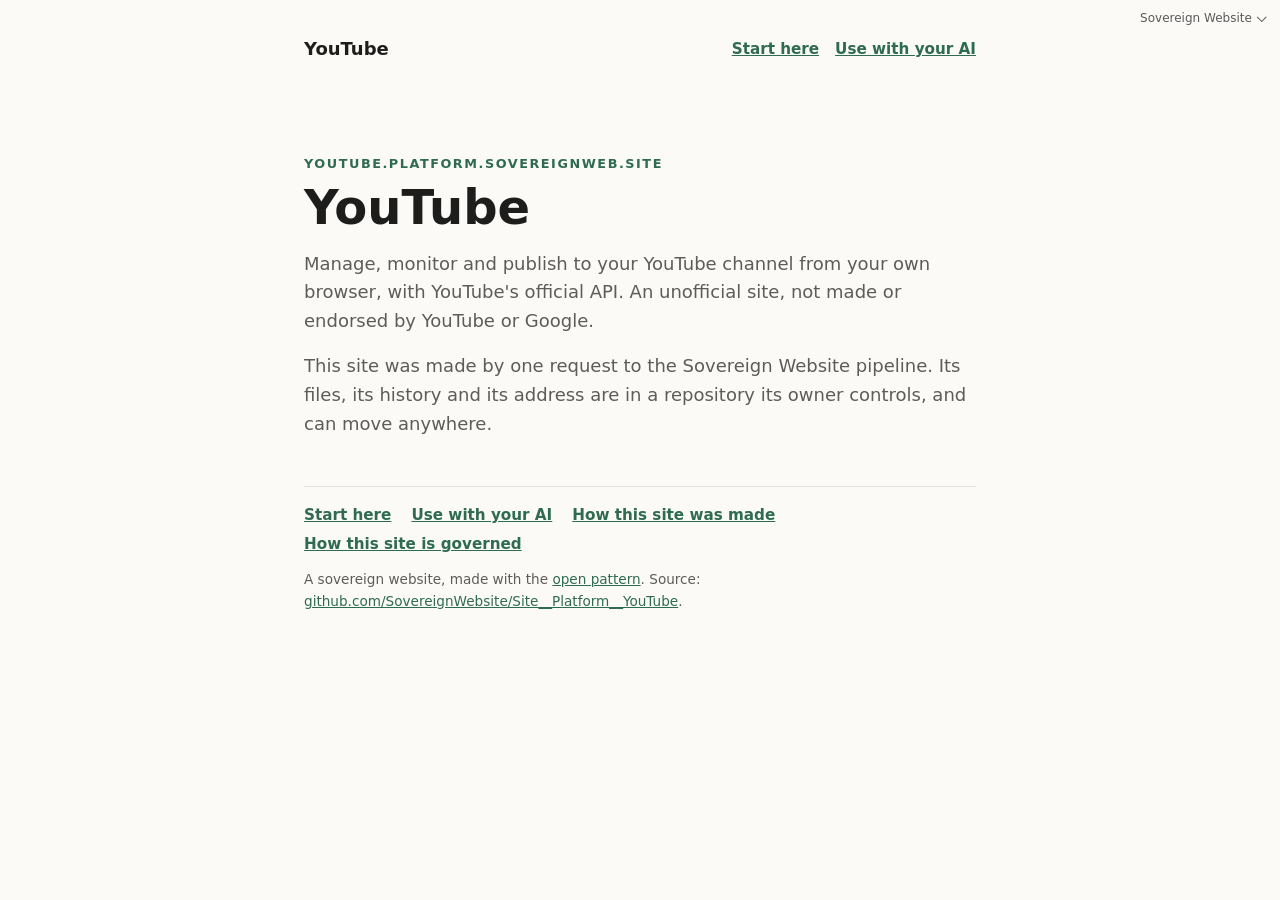
==== site/index.html @ 8860cc13 "Seed 21 files from SovereignWebsite__IaC (org-apply)" ====
<!doctype html>
<html lang="en-GB">
<head>
<meta charset="utf-8">
<meta name="viewport" content="width=device-width, initial-scale=1">
<title>YouTube</title>
<meta name="description" content="Manage, monitor and publish to your YouTube channel from your own browser, with YouTube's official API. An unofficial site, not made or endorsed by YouTube or Google.">
<meta property="og:type" content="website">
<meta property="og:site_name" content="YouTube">
<meta property="og:locale" content="en_GB">
<meta property="og:url" content="https://youtube.platform.sovereignweb.site/">
<meta property="og:title" content="YouTube">
<meta property="og:description" content="Manage, monitor and publish to your YouTube channel from your own browser, with YouTube's official API. An unofficial site, not made or endorsed by YouTube or Google.">
<meta property="og:image" content="https://youtube.platform.sovereignweb.site/assets/share/card-1200x630.jpg">
<meta property="og:image:type" content="image/jpeg">
<meta property="og:image:width" content="1200">
<meta property="og:image:height" content="630">
<meta property="og:image:alt" content="YouTube">
<meta name="twitter:card" content="summary_large_image">
<meta name="twitter:title" content="YouTube">
<meta name="twitter:description" content="Manage, monitor and publish to your YouTube channel from your own browser, with YouTube's official API. An unofficial site, not made or endorsed by YouTube or Google.">
<meta name="twitter:image" content="https://youtube.platform.sovereignweb.site/assets/share/card-1200x630.jpg">
<link rel="canonical" href="https://youtube.platform.sovereignweb.site/">
<style>
:root{--bg:#fbfaf7;--fg:#1d1d1b;--muted:#5d5c57;--accent:#2f6b4f;--line:#e4e1d8}
@media (prefers-color-scheme:dark){:root{--bg:#141513;--fg:#ecebe6;--muted:#a8a69e;--accent:#7fc3a0;--line:#2c2d29}}
*{box-sizing:border-box}body{margin:0;background:var(--bg);color:var(--fg);font:18px/1.6 system-ui,-apple-system,Segoe UI,sans-serif}
main{max-width:44rem;margin:0 auto;padding:10vh 1rem 4rem}
.skip{position:absolute;left:-999px}.skip:focus{left:1rem;top:1rem}
.mark{font-size:.8rem;letter-spacing:.12em;text-transform:uppercase;color:var(--accent);font-weight:600}
h1{font-size:clamp(2rem,6vw,3rem);line-height:1.1;margin:.4rem 0 1rem}
p{color:var(--muted);margin:0 0 1rem}a{color:var(--accent)}
footer{margin-top:3rem;padding-top:1rem;border-top:1px solid var(--line);font-size:.85rem;color:var(--muted)}
/* The Sovereign Website credit on a customer's site: one small, muted control at the far top right that opens a
   pop-up menu of the family links. Not a strip and not a menu bar: the site is about its owner (Dinis, 20 November
   2026: "It needs to fundamentally be about the site and who is it about ... top right pop-up menu").
   CSS only (details/summary), so no script and no CSP issue. It sits in the page's corner, above the owner's header;
   a site whose own header uses that corner moves it with --family-top / --family-right.
   To remove it, the owner sets one attribute: <html data-family-credit="off">. */
.family-credit{--fam-fg:var(--family-fg,#5a5a5a);--fam-strong:var(--family-fg-strong,#111);--fam-bg:var(--family-bg,#fff);
  position:absolute;top:var(--family-top,.4rem);right:var(--family-right,.75rem);z-index:50;font-size:.75rem;line-height:1.4}
@media (prefers-color-scheme:dark){.family-credit{--fam-fg:var(--family-fg,#b5b5b5);--fam-strong:var(--family-fg-strong,#fff);--fam-bg:var(--family-bg,#1c1c1c)}}
.family-credit summary{display:inline-flex;align-items:center;gap:.3rem;cursor:pointer;color:var(--fam-fg);list-style:none;min-height:24px;padding:.15rem .3rem;border-radius:4px}
.family-credit summary::-webkit-details-marker{display:none}
.family-credit summary::after{content:"";width:.35rem;height:.35rem;border:solid currentColor;border-width:0 1px 1px 0;transform:rotate(45deg) translateY(-2px)}
.family-credit summary:hover,.family-credit summary:focus-visible,.family-credit[open] summary{color:var(--fam-strong)}
.family-credit ul{position:absolute;right:0;top:100%;margin:.25rem 0 0;padding:.35rem 0;list-style:none;min-width:11rem;
  background:var(--fam-bg);border:1px solid rgba(127,127,127,.3);border-radius:6px;box-shadow:0 4px 16px rgba(0,0,0,.12)}
.family-credit a{display:block;padding:.3rem .8rem;min-height:24px;color:var(--fam-fg);text-decoration:none}
.family-credit a:hover,.family-credit a:focus-visible{color:var(--fam-strong);background:rgba(127,127,127,.1)}
.family-credit .family-gap{border-bottom:1px solid rgba(127,127,127,.25);padding-bottom:.3rem;margin-bottom:.3rem}
[data-family-credit="off"] .family-credit{display:none}
@media print{.family-credit{display:none}}
.top{display:flex;flex-wrap:wrap;align-items:center;gap:.5rem 1.5rem;max-width:44rem;margin:0 auto;padding:2.2rem 1rem 0}
.top .name{font-weight:600;color:var(--fg);text-decoration:none}
.own{display:flex;gap:1rem;margin-left:auto;font-size:.95rem}
.own a,.site-links a{color:var(--accent);font-weight:600}
.site-links{display:flex;flex-wrap:wrap;gap:.25rem 1.25rem;margin-bottom:.8rem;font-size:.95rem}
@media (max-width:40rem){.own{margin:0;width:100%}}
h2{font-size:1.25rem;margin:2rem 0 .5rem}ol,ul.plain{color:var(--muted);padding-left:1.2rem}li{margin:.35rem 0}
pre{background:rgba(127,127,127,.1);padding:.8rem 1rem;border-radius:6px;white-space:pre-wrap;font-size:.9rem;color:var(--fg)}
code{font-size:.9em}main a,main code{overflow-wrap:anywhere}
</style>
</head>
<body>
<a class="skip" href="#main">Skip to content</a>
<details class="family-credit">
  <summary>Sovereign Website</summary>
  <ul>
    <li><a href="/start/">Start here</a></li>
    <li><a href="/agents/">Use with your AI</a></li>
    <li class="family-gap"><a href="/admin/">How this site was made</a></li>
    <li><a href="https://sovereignwebsite.ai/">Sovereign Website</a></li>
    <li><a href="https://sovereignwebsite.org/">Principles</a></li>
    <li><a href="https://sovereignwebsite.site/">Hosted</a></li>
    <li><a href="https://hub.sovereignweb.site/">Hub</a></li>
    <li><a href="https://agents.sovereignweb.site/">Agents</a></li>
    <li><a href="https://vault.sovereignwebsite.site/">Vault</a></li>
    <li><a href="https://agenticcells.ai/">AgentiCCells</a></li>
    <li><a href="https://riskmandate.ai/">RiskMandate</a></li>
    <li><a href="https://newsroom.sgit.ai/">Newsroom</a></li>
  </ul>
</details>
<header class="top">
  <a class="name" href="/">YouTube</a>
  <nav class="own" aria-label="This site">
    <a href="/start/">Start here</a>
    <a href="/agents/">Use with your AI</a>
  </nav>
</header>
<main id="main">
<div class="mark">youtube.platform.sovereignweb.site</div>
<h1>YouTube</h1>
<p>Manage, monitor and publish to your YouTube channel from your own browser, with YouTube's official API. An unofficial site, not made or endorsed by YouTube or Google.</p>
<p>This site was made by one request to the Sovereign Website pipeline. Its files, its history and its address are in a repository its owner controls, and can move anywhere.</p>
<footer>
<nav class="site-links" aria-label="About this site">
  <a href="/start/">Start here</a>
  <a href="/agents/">Use with your AI</a>
  <a href="/admin/">How this site was made</a>
  <a href="/policy/">How this site is governed</a>
</nav>
A sovereign website, made with the <a href="https://sovereignwebsite.org/">open pattern</a>. Source: <a href="https://github.com/SovereignWebsite/Site__Platform__YouTube">github.com/SovereignWebsite/Site__Platform__YouTube</a>.</footer>
</main>
</body>
</html>
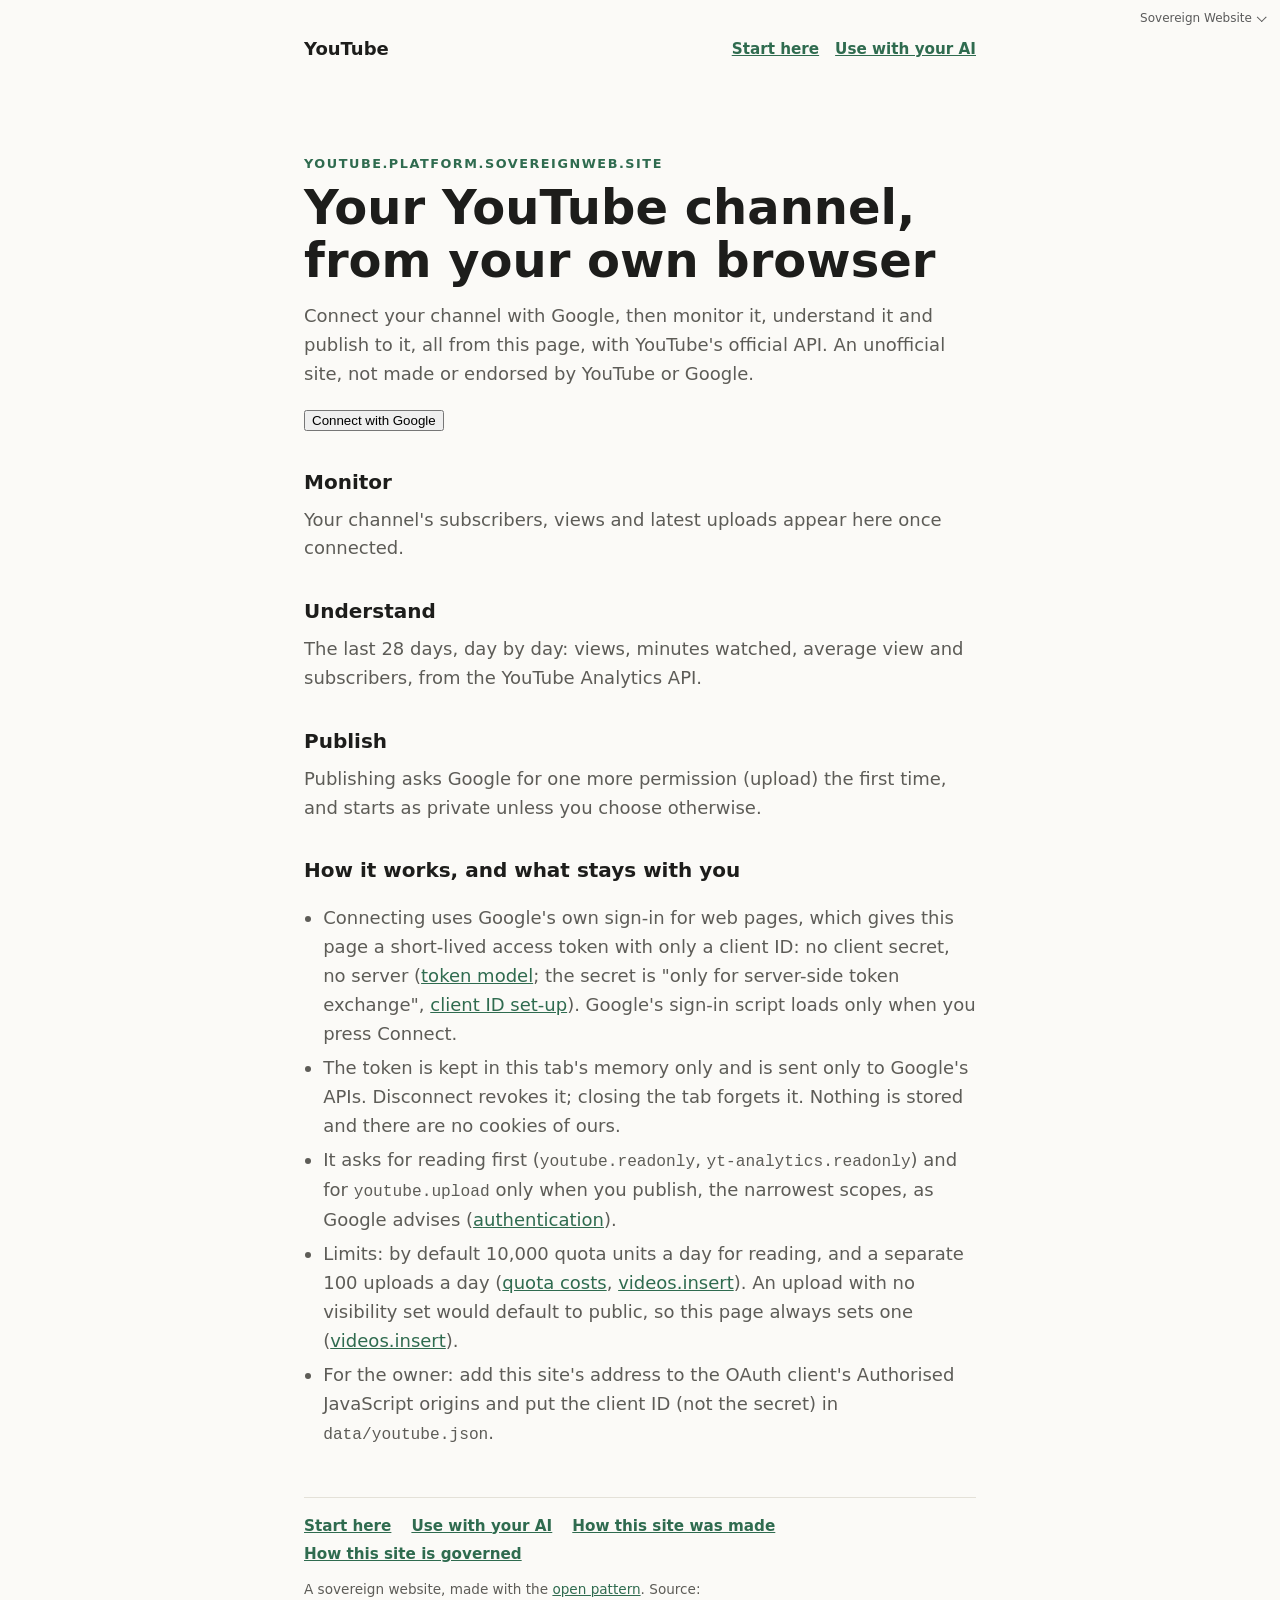
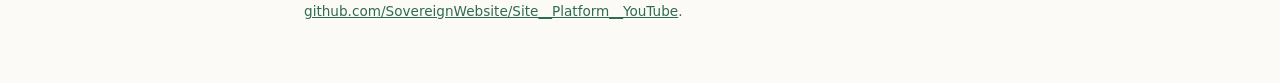
==== commit 38a806e9: "Home page: connect, monitor, understand and publish to YouTube Google's token model in the browser (" ====
--- a/site/index.html
+++ b/site/index.html
@@ -20,6 +20,7 @@
 <meta name="twitter:title" content="YouTube">
 <meta name="twitter:description" content="Manage, monitor and publish to your YouTube channel from your own browser, with YouTube's official API. An unofficial site, not made or endorsed by YouTube or Google.">
 <meta name="twitter:image" content="https://youtube.platform.sovereignweb.site/assets/share/card-1200x630.jpg">
+<link rel="stylesheet" href="/assets/yt.css">
 <link rel="canonical" href="https://youtube.platform.sovereignweb.site/">
 <style>
 :root{--bg:#fbfaf7;--fg:#1d1d1b;--muted:#5d5c57;--accent:#2f6b4f;--line:#e4e1d8}
@@ -90,9 +91,47 @@
 </header>
 <main id="main">
 <div class="mark">youtube.platform.sovereignweb.site</div>
-<h1>YouTube</h1>
-<p>Manage, monitor and publish to your YouTube channel from your own browser, with YouTube's official API. An unofficial site, not made or endorsed by YouTube or Google.</p>
-<p>This site was made by one request to the Sovereign Website pipeline. Its files, its history and its address are in a repository its owner controls, and can move anywhere.</p>
+<h1>Your YouTube channel, from your own browser</h1>
+<p>Connect your channel with Google, then monitor it, understand it and publish to it, all from this page, with YouTube's official API. An unofficial site, not made or endorsed by YouTube or Google.</p>
+
+<div class="actions">
+  <button id="connect" type="button">Connect with Google</button>
+  <button id="forget" type="button" hidden>Disconnect</button>
+</div>
+<p id="status" class="status" role="status" aria-live="polite"></p>
+
+<h2>Monitor</h2>
+<div id="monitor"><p class="note">Your channel's subscribers, views and latest uploads appear here once connected.</p></div>
+
+<h2>Understand</h2>
+<div id="understand"><p class="note">The last 28 days, day by day: views, minutes watched, average view and subscribers, from the YouTube Analytics API.</p></div>
+
+<h2>Publish</h2>
+<div id="publishbox" hidden>
+<form id="publish" class="pub">
+  <label for="file">Video file</label>
+  <input id="file" type="file" accept="video/*" required>
+  <label for="title">Title</label>
+  <input id="title" type="text" maxlength="100" required>
+  <label for="desc">Description</label>
+  <textarea id="desc" rows="4" maxlength="5000"></textarea>
+  <label for="privacy">Visibility</label>
+  <select id="privacy"><option value="private" selected>Private</option><option value="unlisted">Unlisted</option><option value="public">Public</option></select>
+  <label class="check"><input id="confirm" type="checkbox"> <span>I want to upload this video to my channel now.</span></label>
+  <button type="submit">Publish</button>
+</form>
+<p id="pubstatus" class="status" role="status" aria-live="polite"></p>
+</div>
+<p class="note">Publishing asks Google for one more permission (upload) the first time, and starts as private unless you choose otherwise.</p>
+
+<h2>How it works, and what stays with you</h2>
+<ul class="plain">
+<li>Connecting uses Google's own sign-in for web pages, which gives this page a short-lived access token with only a client ID: no client secret, no server (<a href="https://developers.google.com/identity/oauth2/web/guides/use-token-model">token model</a>; the secret is "only for server-side token exchange", <a href="https://developers.google.com/identity/oauth2/web/guides/get-google-api-clientid">client ID set-up</a>). Google's sign-in script loads only when you press Connect.</li>
+<li>The token is kept in this tab's memory only and is sent only to Google's APIs. Disconnect revokes it; closing the tab forgets it. Nothing is stored and there are no cookies of ours.</li>
+<li>It asks for reading first (<code>youtube.readonly</code>, <code>yt-analytics.readonly</code>) and for <code>youtube.upload</code> only when you publish, the narrowest scopes, as Google advises (<a href="https://developers.google.com/youtube/v3/guides/authentication">authentication</a>).</li>
+<li>Limits: by default 10,000 quota units a day for reading, and a separate 100 uploads a day (<a href="https://developers.google.com/youtube/v3/determine_quota_cost">quota costs</a>, <a href="https://developers.google.com/youtube/v3/docs/videos/insert">videos.insert</a>). An upload with no visibility set would default to public, so this page always sets one (<a href="https://developers.google.com/youtube/v3/docs/videos/insert">videos.insert</a>).</li>
+<li>For the owner: add this site's address to the OAuth client's Authorised JavaScript origins and put the client ID (not the secret) in <code>data/youtube.json</code>.</li>
+</ul>
 <footer>
 <nav class="site-links" aria-label="About this site">
   <a href="/start/">Start here</a>
@@ -102,5 +141,6 @@
 </nav>
 A sovereign website, made with the <a href="https://sovereignwebsite.org/">open pattern</a>. Source: <a href="https://github.com/SovereignWebsite/Site__Platform__YouTube">github.com/SovereignWebsite/Site__Platform__YouTube</a>.</footer>
 </main>
+<script src="/assets/yt.js" defer></script>
 </body>
 </html>
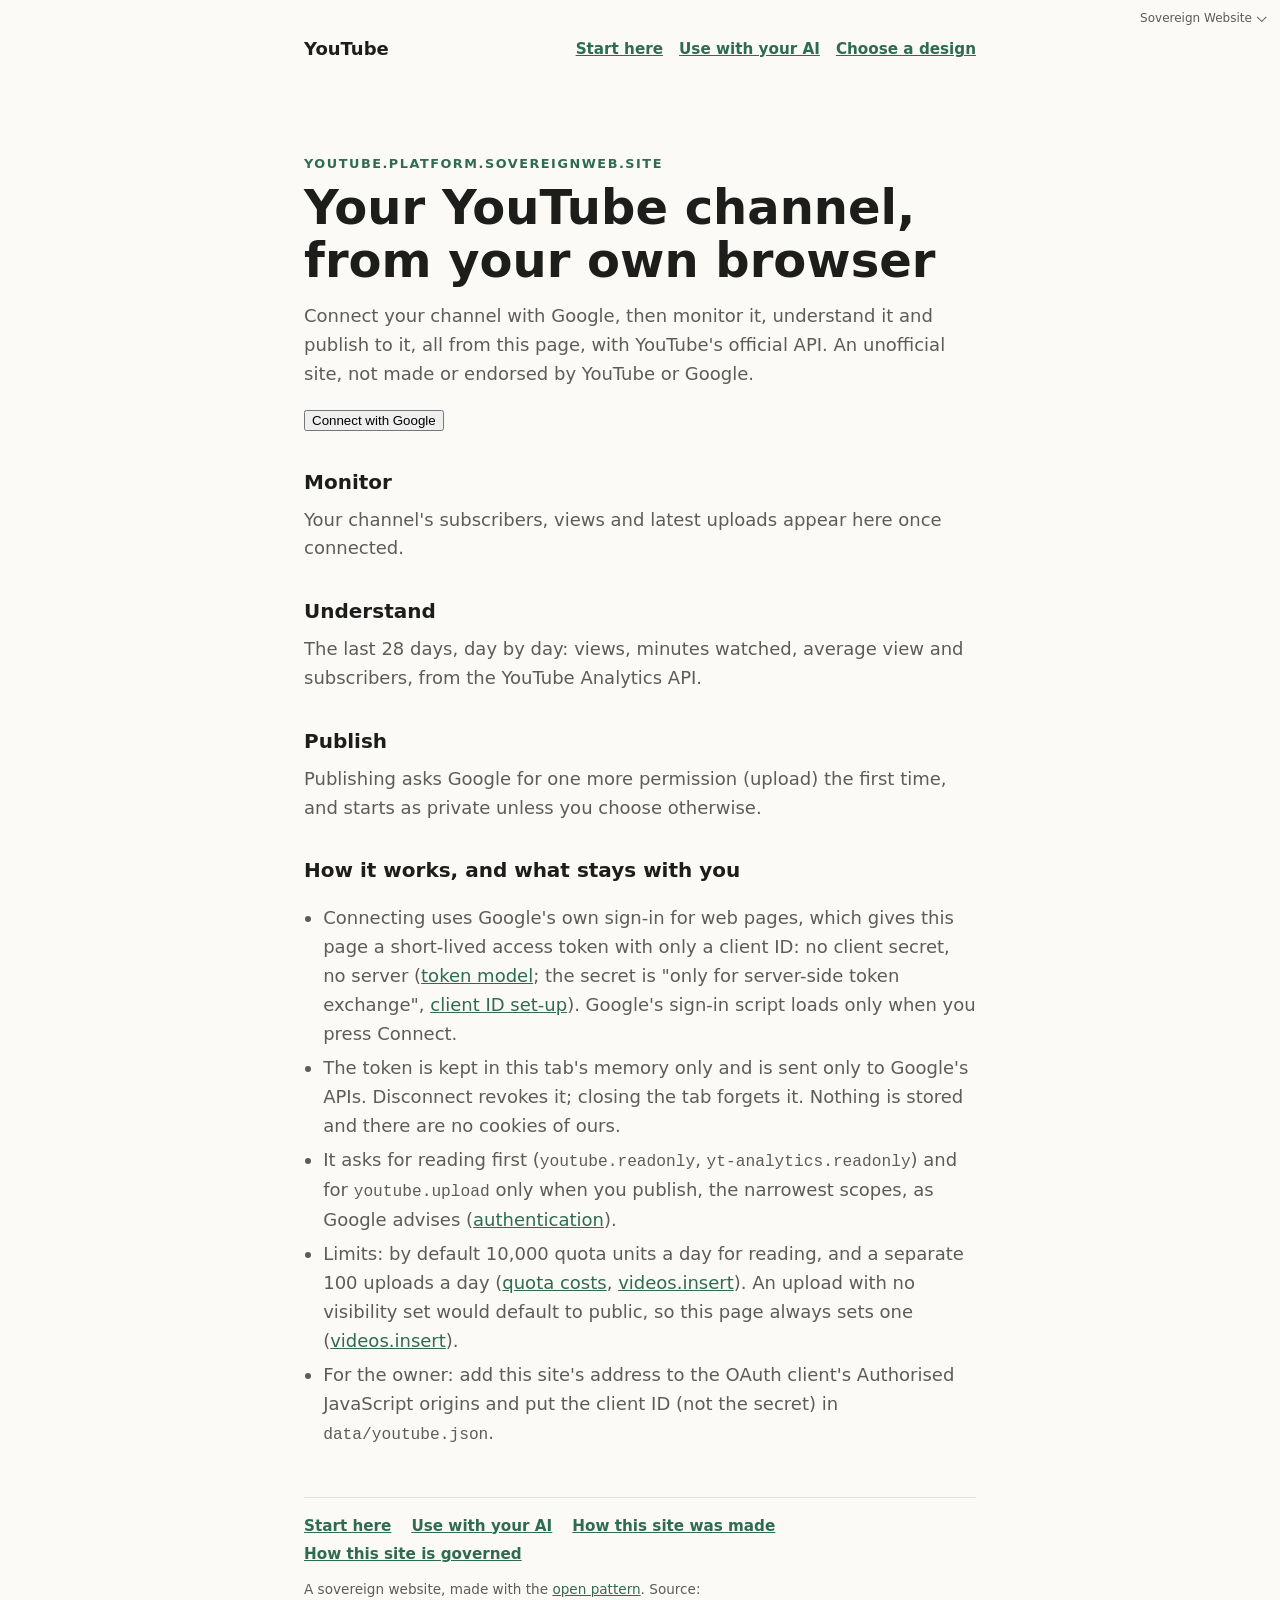
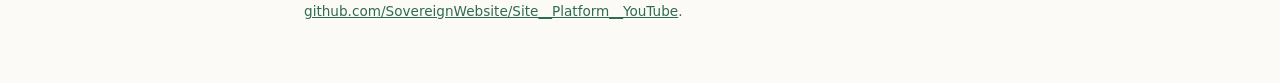
==== commit 1cc64262: "Home page: design.c's round 1 changes 1 to 5 Control borders at 3:1; design.c's CSP for Google's tok" ====
--- a/site/index.html
+++ b/site/index.html
@@ -2,6 +2,7 @@
 <html lang="en-GB">
 <head>
 <meta charset="utf-8">
+<meta http-equiv="Content-Security-Policy" content="default-src 'self'; script-src 'self' https://accounts.google.com/gsi/client; frame-src https://accounts.google.com/gsi/; style-src 'self' 'unsafe-inline' https://accounts.google.com/gsi/style; connect-src 'self' https://accounts.google.com/gsi/ https://oauth2.googleapis.com https://www.googleapis.com https://youtubeanalytics.googleapis.com; img-src 'self'; base-uri 'none'; form-action 'self'">
 <meta name="viewport" content="width=device-width, initial-scale=1">
 <title>YouTube</title>
 <meta name="description" content="Manage, monitor and publish to your YouTube channel from your own browser, with YouTube's official API. An unofficial site, not made or endorsed by YouTube or Google.">
@@ -87,12 +88,13 @@
   <nav class="own" aria-label="This site">
     <a href="/start/">Start here</a>
     <a href="/agents/">Use with your AI</a>
+    <a href="/designs/">Choose a design</a>
   </nav>
 </header>
 <main id="main">
 <div class="mark">youtube.platform.sovereignweb.site</div>
 <h1>Your YouTube channel, from your own browser</h1>
-<p>Connect your channel with Google, then monitor it, understand it and publish to it, all from this page, with YouTube's official API. An unofficial site, not made or endorsed by YouTube or Google.</p>
+<p class="lead">Connect your channel with Google, then monitor it, understand it and publish to it, all from this page, with YouTube's official API. An unofficial site, not made or endorsed by YouTube or Google.</p>
 
 <div class="actions">
   <button id="connect" type="button">Connect with Google</button>
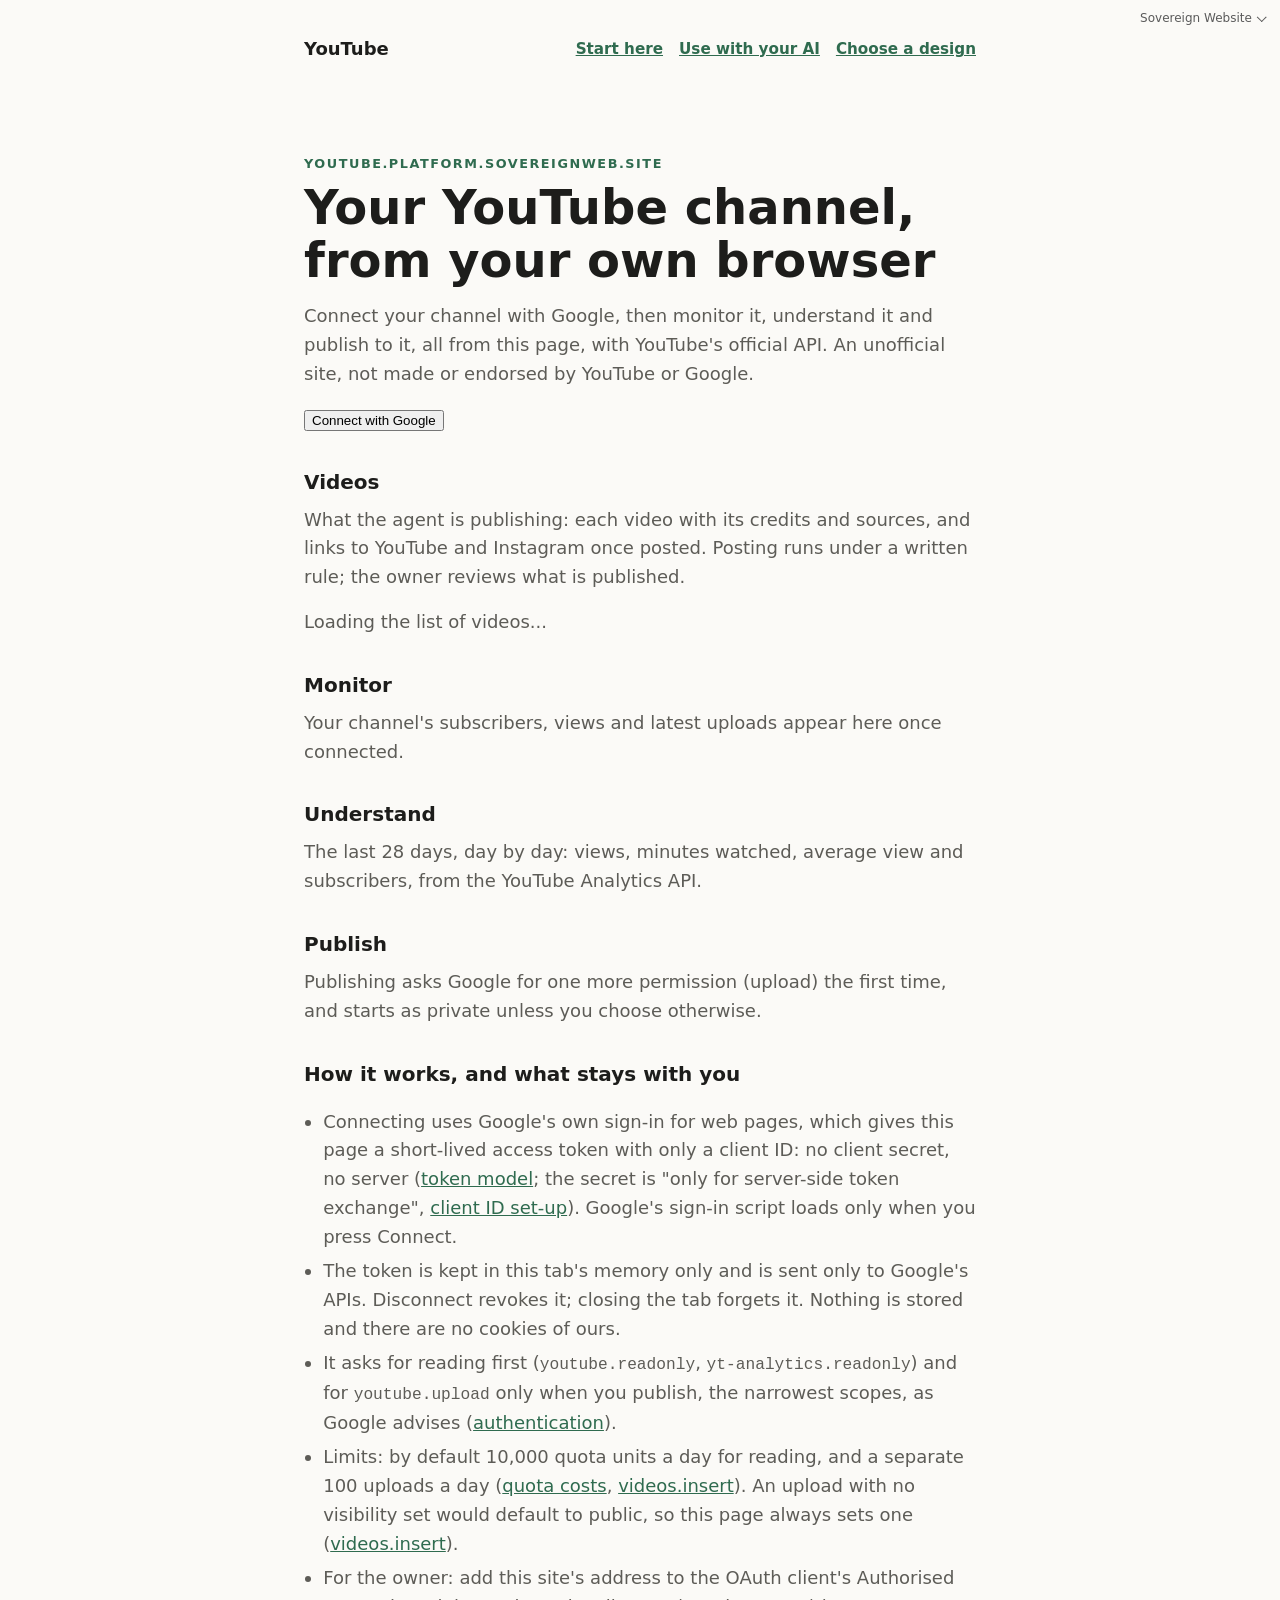
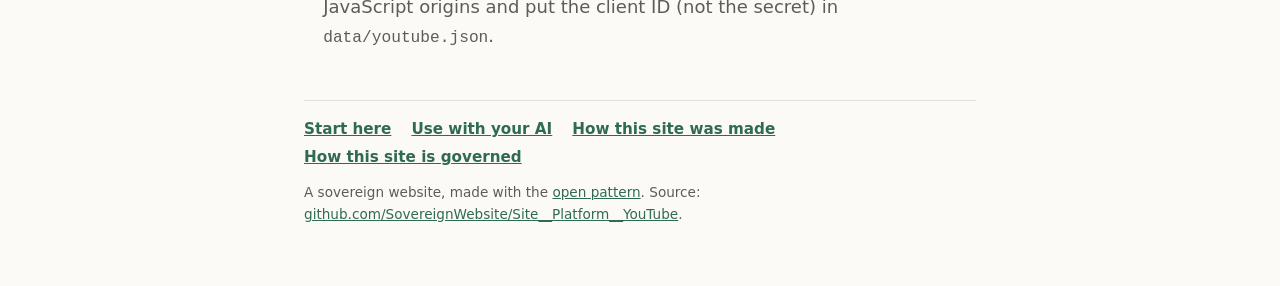
==== commit ee93c8c4: "Videos: the agent's Reels and Shorts, from the Instagram site's feed A Videos section reads instagra" ====
--- a/site/index.html
+++ b/site/index.html
@@ -2,7 +2,7 @@
 <html lang="en-GB">
 <head>
 <meta charset="utf-8">
-<meta http-equiv="Content-Security-Policy" content="default-src 'self'; script-src 'self' https://accounts.google.com/gsi/client; frame-src https://accounts.google.com/gsi/; style-src 'self' 'unsafe-inline' https://accounts.google.com/gsi/style; connect-src 'self' https://accounts.google.com/gsi/ https://oauth2.googleapis.com https://www.googleapis.com https://youtubeanalytics.googleapis.com; img-src 'self'; base-uri 'none'; form-action 'self'">
+<meta http-equiv="Content-Security-Policy" content="default-src 'self'; script-src 'self' https://accounts.google.com/gsi/client; frame-src https://accounts.google.com/gsi/; style-src 'self' 'unsafe-inline' https://accounts.google.com/gsi/style; connect-src 'self' https://instagram.platform.sovereignweb.site https://accounts.google.com/gsi/ https://oauth2.googleapis.com https://www.googleapis.com https://youtubeanalytics.googleapis.com; img-src 'self' https://instagram.platform.sovereignweb.site; base-uri 'none'; form-action 'self'">
 <meta name="viewport" content="width=device-width, initial-scale=1">
 <title>YouTube</title>
 <meta name="description" content="Manage, monitor and publish to your YouTube channel from your own browser, with YouTube's official API. An unofficial site, not made or endorsed by YouTube or Google.">
@@ -102,6 +102,10 @@
 </div>
 <p id="status" class="status" role="status" aria-live="polite"></p>
 
+<h2>Videos</h2>
+<p class="lead">What the agent is publishing: each video with its credits and sources, and links to YouTube and Instagram once posted. Posting runs under a written rule; the owner reviews what is published.</p>
+<div id="videos"><p class="note">Loading the list of videos...</p></div>
+
 <h2>Monitor</h2>
 <div id="monitor"><p class="note">Your channel's subscribers, views and latest uploads appear here once connected.</p></div>
 
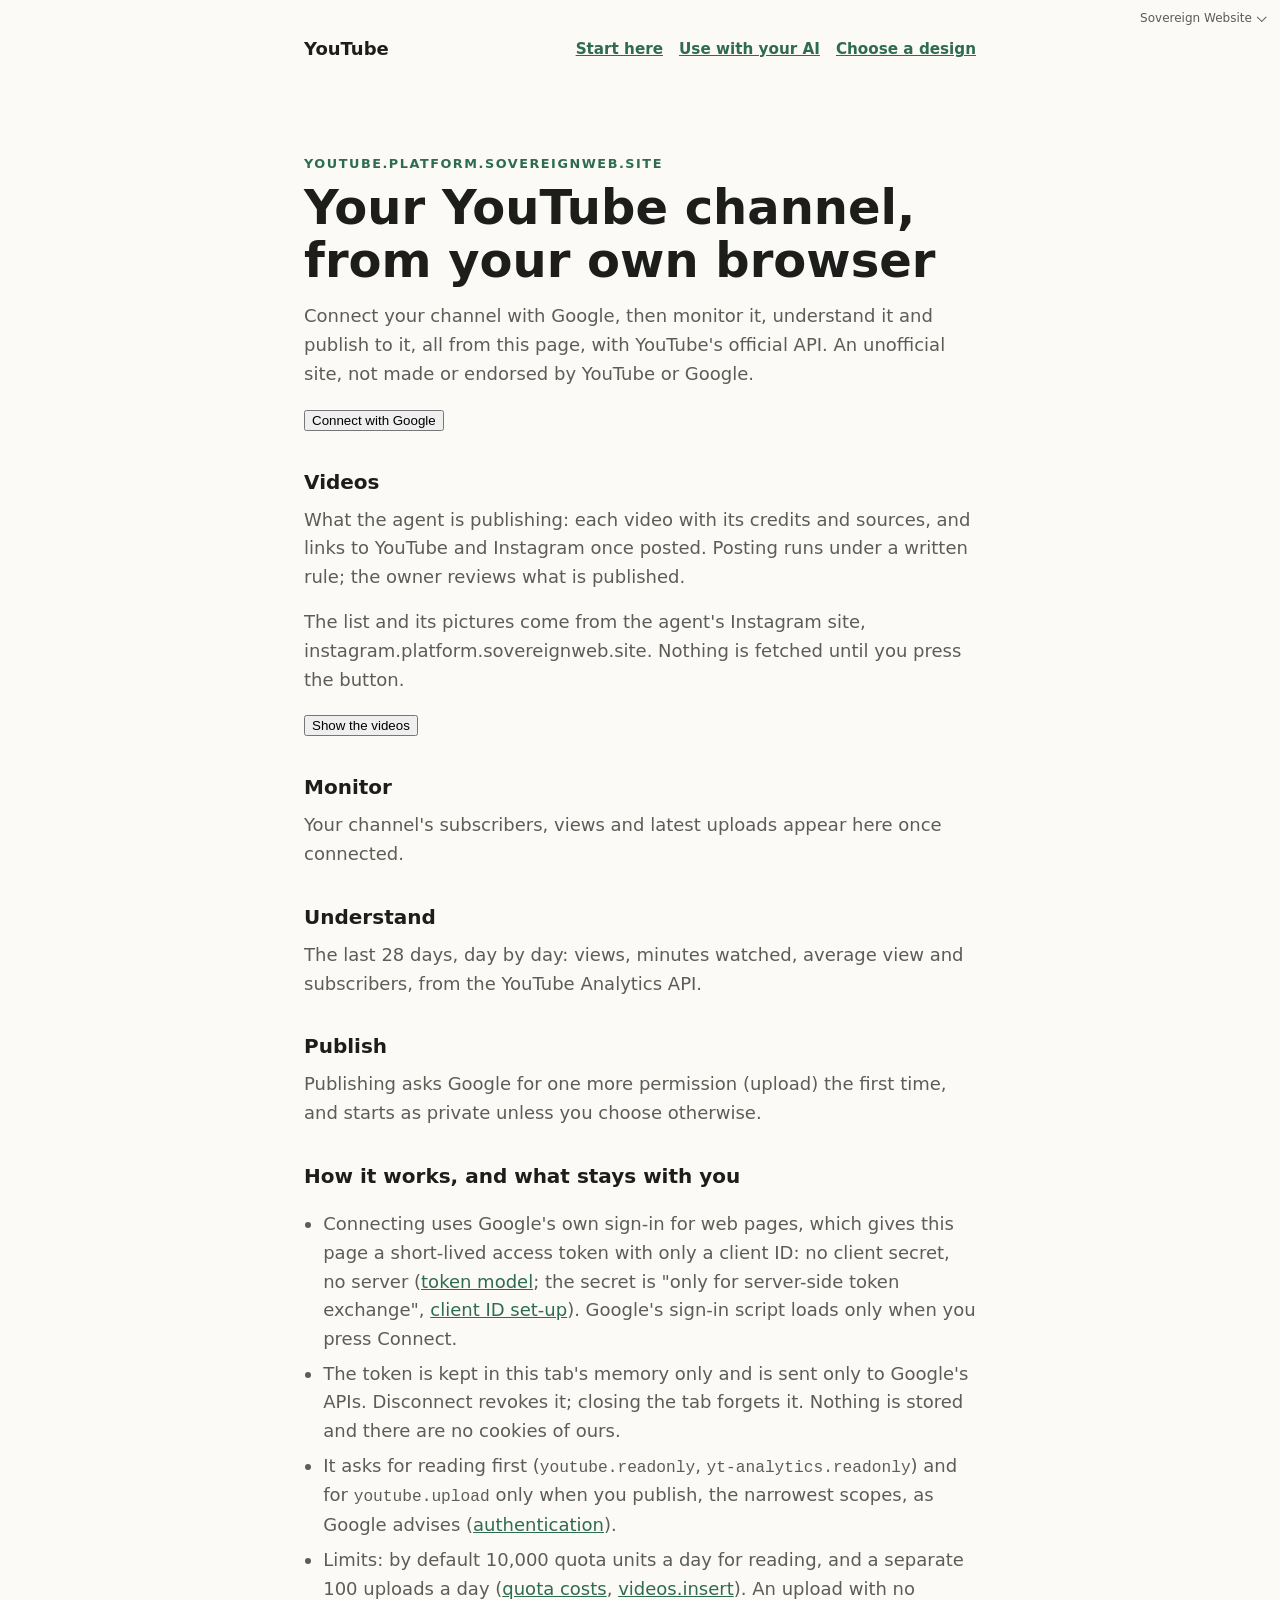
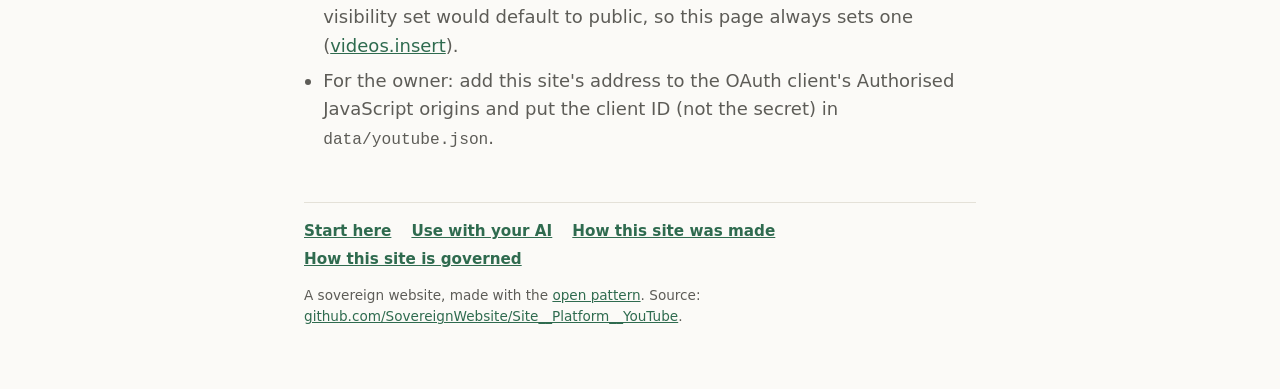
==== commit 42608a17: "Videos: load the list only when asked (design.c round 2) The section now says where the list comes f" ====
--- a/site/index.html
+++ b/site/index.html
@@ -104,7 +104,7 @@
 
 <h2>Videos</h2>
 <p class="lead">What the agent is publishing: each video with its credits and sources, and links to YouTube and Instagram once posted. Posting runs under a written rule; the owner reviews what is published.</p>
-<div id="videos"><p class="note">Loading the list of videos...</p></div>
+<div id="videos"><p class="note">The list and its pictures come from the agent's Instagram site, instagram.platform.sovereignweb.site. Nothing is fetched until you press the button.</p><button id="showvideos" type="button" class="small">Show the videos</button></div>
 
 <h2>Monitor</h2>
 <div id="monitor"><p class="note">Your channel's subscribers, views and latest uploads appear here once connected.</p></div>
